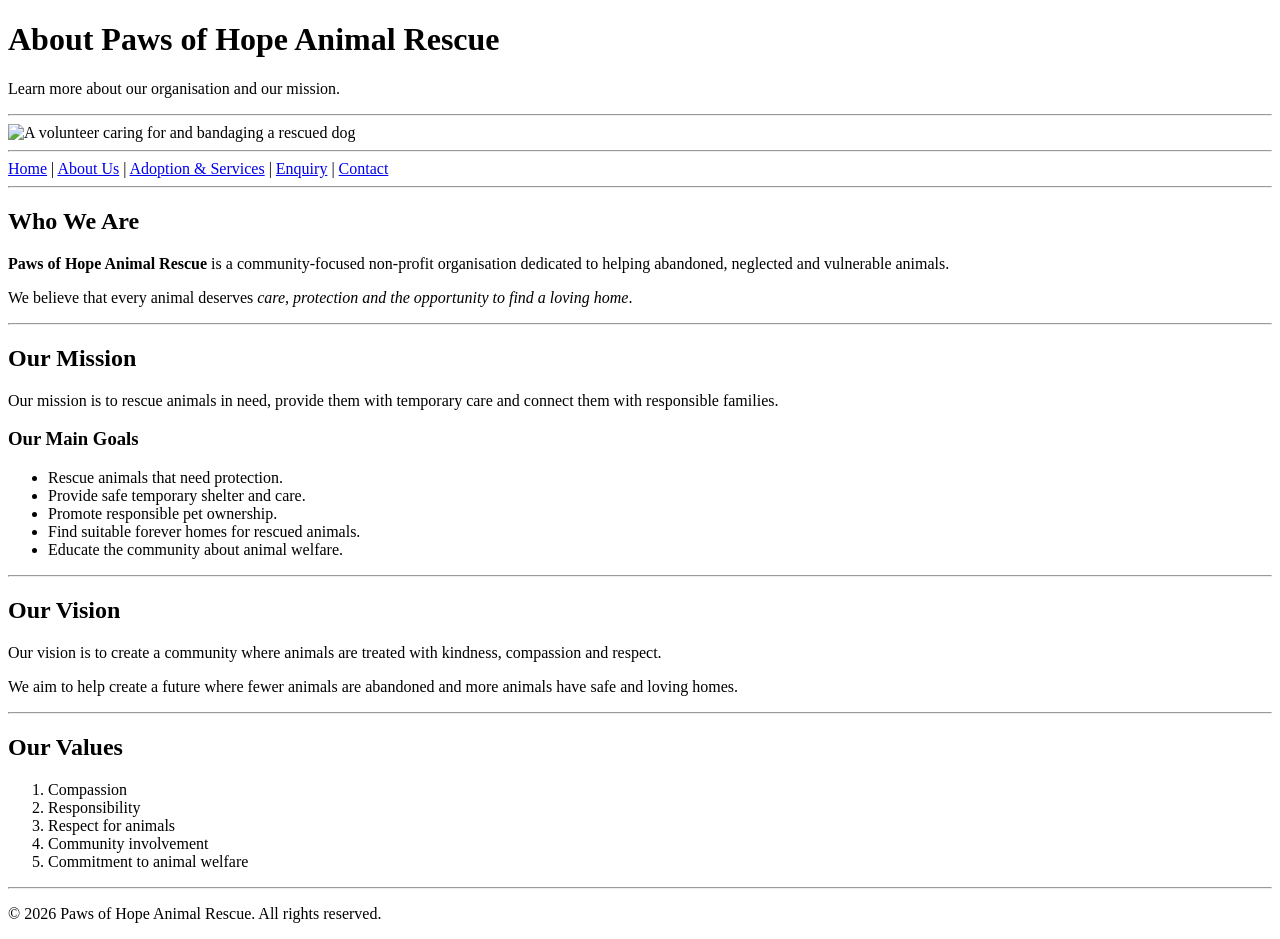
==== about.html @ 5aff5a1a "Add files via upload Part 1 complete: added HTML pages, images, CSS styling, contact form and map" ====
<!DOCTYPE html>
<html lang="en">

<head>
    <meta charset="UTF-8">
    <meta name="viewport" content="width=device-width, initial-scale=1.0">

    <link rel="stylesheet" href="css/style.css">
    
    <title>About Us | Paws of Hope Animal Rescue</title>

    <meta name="description" content="Learn about Paws of Hope Animal Rescue, our mission, vision and commitment to helping animals in need.">
</head>

<body>

    <!-- Header -->
    <header>
        <h1>About Paws of Hope Animal Rescue</h1>
        <p>Learn more about our organisation and our mission.</p>
    </header>

    <hr>

    <!-- About Image -->
    <img src="images/about us.webp" alt="A volunteer caring for and bandaging a rescued dog" width="800" height="400">

    <hr>

    <!-- Navigation -->
    <nav>
        <a href="index.html">Home</a> |
        <a href="about.html">About Us</a> |
        <a href="services.html">Adoption &amp; Services</a> |
        <a href="enquiry.html">Enquiry</a> |
        <a href="contact.html">Contact</a>
    </nav>

    <hr>

    <!-- Main Content -->
    <main>

        <section>
            <h2>Who We Are</h2>

            <p>
                <strong>Paws of Hope Animal Rescue</strong> is a community-focused
                non-profit organisation dedicated to helping abandoned, neglected
                and vulnerable animals.
            </p>

            <p>
                We believe that every animal deserves <em>care, protection and
                the opportunity to find a loving home</em>.
            </p>
        </section>

        <hr>

        <section>
            <h2>Our Mission</h2>

            <p>
                Our mission is to rescue animals in need, provide them with
                temporary care and connect them with responsible families.
            </p>

            <h3>Our Main Goals</h3>

            <ul>
                <li>Rescue animals that need protection.</li>
                <li>Provide safe temporary shelter and care.</li>
                <li>Promote responsible pet ownership.</li>
                <li>Find suitable forever homes for rescued animals.</li>
                <li>Educate the community about animal welfare.</li>
            </ul>
        </section>

        <hr>

        <section>
            <h2>Our Vision</h2>

            <p>
                Our vision is to create a community where animals are treated
                with kindness, compassion and respect.
            </p>

            <p>
                We aim to help create a future where fewer animals are abandoned
                and more animals have safe and loving homes.
            </p>
        </section>

        <hr>

        <section>
            <h2>Our Values</h2>

            <ol>
                <li>Compassion</li>
                <li>Responsibility</li>
                <li>Respect for animals</li>
                <li>Community involvement</li>
                <li>Commitment to animal welfare</li>
            </ol>
        </section>

    </main>

    <hr>

    <!-- Footer -->
    <footer>
        <p>&copy; 2026 Paws of Hope Animal Rescue. All rights reserved.</p>
    </footer>

</body>

</html>
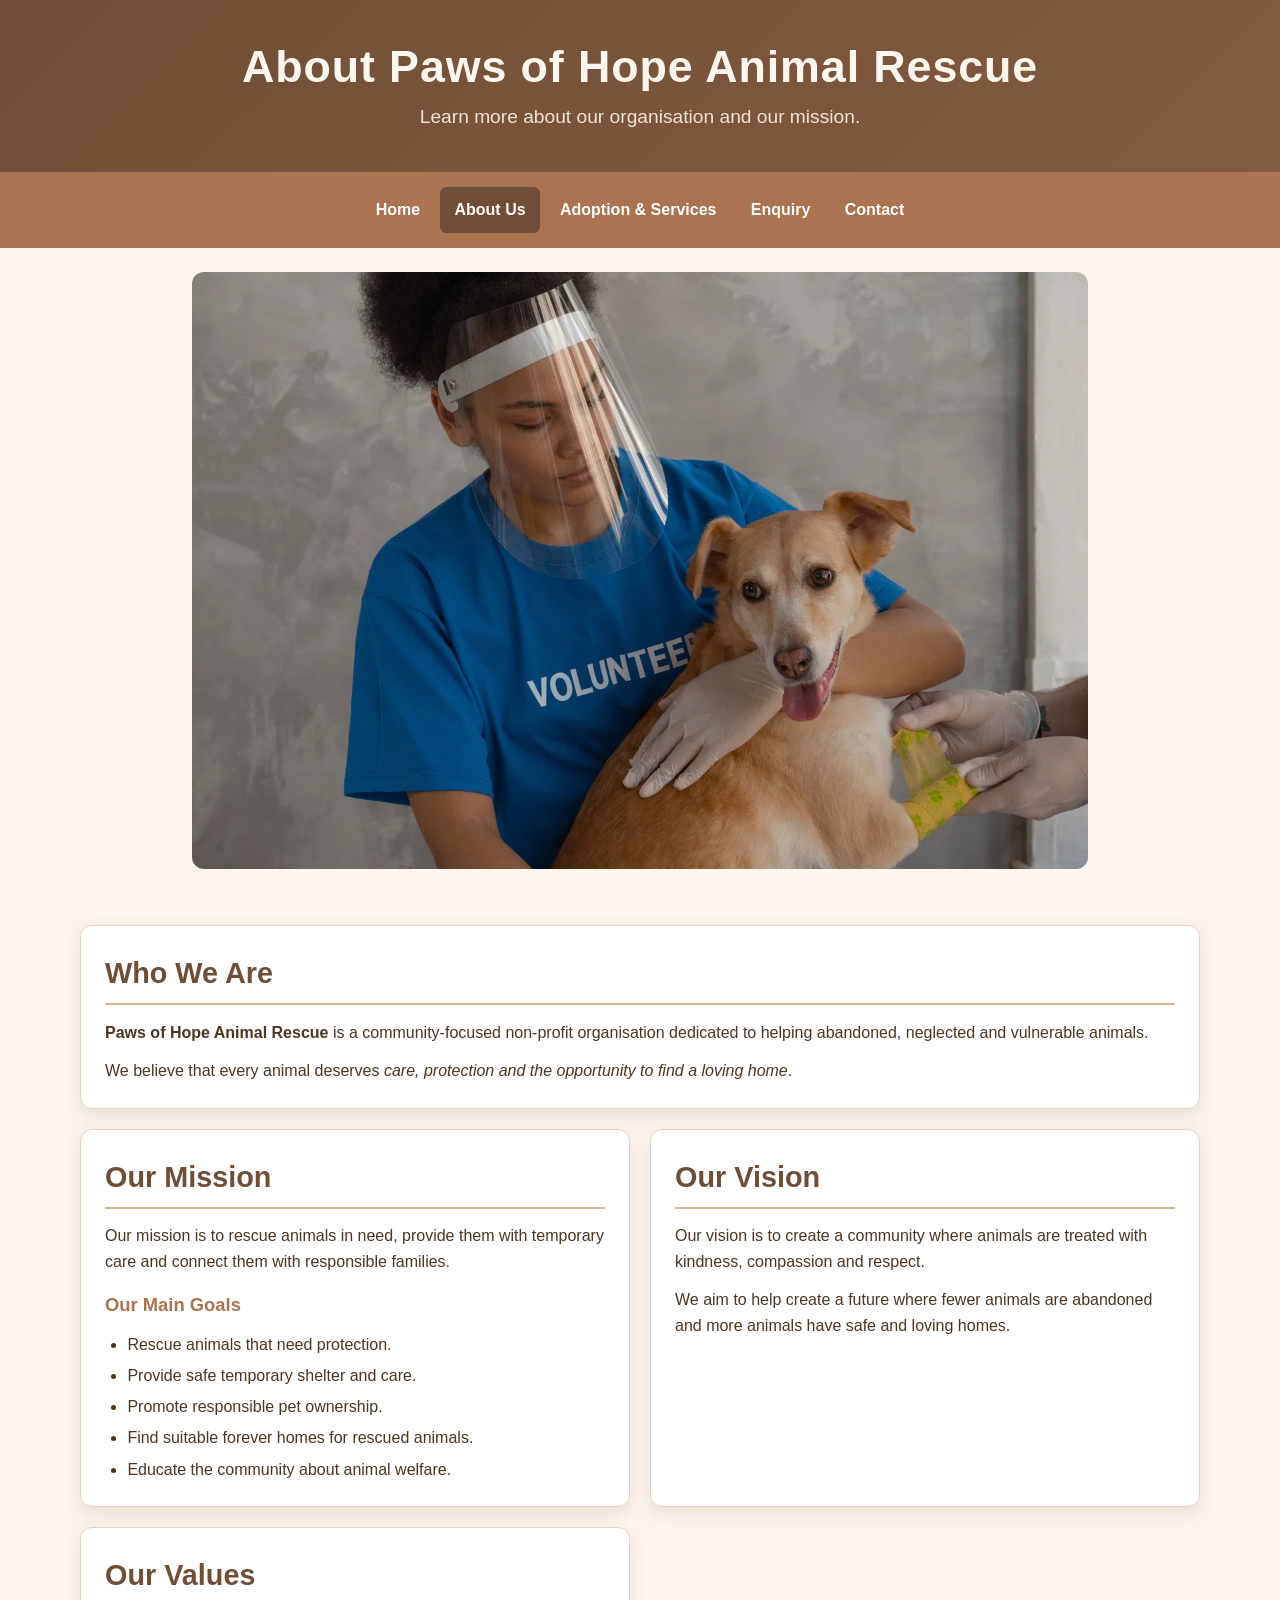
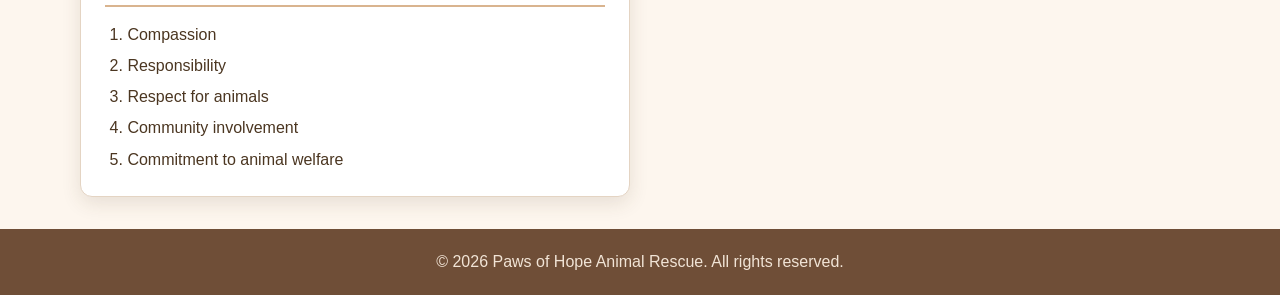
==== commit 19487b3f: "Complete Part 2 CSS responsive design updates" ====
--- a/about.html
+++ b/about.html
@@ -1,121 +1 @@
-<!DOCTYPE html>
-<html lang="en">
-
-<head>
-    <meta charset="UTF-8">
-    <meta name="viewport" content="width=device-width, initial-scale=1.0">
-
-    <link rel="stylesheet" href="css/style.css">
-    
-    <title>About Us | Paws of Hope Animal Rescue</title>
-
-    <meta name="description" content="Learn about Paws of Hope Animal Rescue, our mission, vision and commitment to helping animals in need.">
-</head>
-
-<body>
-
-    <!-- Header -->
-    <header>
-        <h1>About Paws of Hope Animal Rescue</h1>
-        <p>Learn more about our organisation and our mission.</p>
-    </header>
-
-    <hr>
-
-    <!-- About Image -->
-    <img src="images/about us.webp" alt="A volunteer caring for and bandaging a rescued dog" width="800" height="400">
-
-    <hr>
-
-    <!-- Navigation -->
-    <nav>
-        <a href="index.html">Home</a> |
-        <a href="about.html">About Us</a> |
-        <a href="services.html">Adoption &amp; Services</a> |
-        <a href="enquiry.html">Enquiry</a> |
-        <a href="contact.html">Contact</a>
-    </nav>
-
-    <hr>
-
-    <!-- Main Content -->
-    <main>
-
-        <section>
-            <h2>Who We Are</h2>
-
-            <p>
-                <strong>Paws of Hope Animal Rescue</strong> is a community-focused
-                non-profit organisation dedicated to helping abandoned, neglected
-                and vulnerable animals.
-            </p>
-
-            <p>
-                We believe that every animal deserves <em>care, protection and
-                the opportunity to find a loving home</em>.
-            </p>
-        </section>
-
-        <hr>
-
-        <section>
-            <h2>Our Mission</h2>
-
-            <p>
-                Our mission is to rescue animals in need, provide them with
-                temporary care and connect them with responsible families.
-            </p>
-
-            <h3>Our Main Goals</h3>
-
-            <ul>
-                <li>Rescue animals that need protection.</li>
-                <li>Provide safe temporary shelter and care.</li>
-                <li>Promote responsible pet ownership.</li>
-                <li>Find suitable forever homes for rescued animals.</li>
-                <li>Educate the community about animal welfare.</li>
-            </ul>
-        </section>
-
-        <hr>
-
-        <section>
-            <h2>Our Vision</h2>
-
-            <p>
-                Our vision is to create a community where animals are treated
-                with kindness, compassion and respect.
-            </p>
-
-            <p>
-                We aim to help create a future where fewer animals are abandoned
-                and more animals have safe and loving homes.
-            </p>
-        </section>
-
-        <hr>
-
-        <section>
-            <h2>Our Values</h2>
-
-            <ol>
-                <li>Compassion</li>
-                <li>Responsibility</li>
-                <li>Respect for animals</li>
-                <li>Community involvement</li>
-                <li>Commitment to animal welfare</li>
-            </ol>
-        </section>
-
-    </main>
-
-    <hr>
-
-    <!-- Footer -->
-    <footer>
-        <p>&copy; 2026 Paws of Hope Animal Rescue. All rights reserved.</p>
-    </footer>
-
-</body>
-
-</html>+<!DOCTYPE html><html lang="en"><head><meta charset="UTF-8"><meta name="viewport" content="width=device-width, initial-scale=1.0"><meta name="description" content="Learn about Paws of Hope Animal Rescue, our mission, vision and commitment to helping animals in need."><link rel="stylesheet" href="css/style.css"><title>About Us | Paws of Hope Animal Rescue</title></head><body><header><h1>About Paws of Hope Animal Rescue</h1><p>Learn more about our organisation and our mission.</p></header><nav aria-label="Main navigation"><a href="index.html">Home</a><a class="active" href="about.html">About Us</a><a href="services.html">Adoption &amp; Services</a><a href="enquiry.html">Enquiry</a><a href="contact.html">Contact</a></nav><picture><img src="images/about us.webp" alt="A volunteer caring for and bandaging a rescued dog" width="800" height="400" srcset="images/about us.webp 800w" sizes="(max-width: 40rem) 92vw, 56rem"></picture><main><section><h2>Who We Are</h2><p><strong>Paws of Hope Animal Rescue</strong> is a community-focused non-profit organisation dedicated to helping abandoned, neglected and vulnerable animals.</p><p>We believe that every animal deserves <em>care, protection and the opportunity to find a loving home</em>.</p></section><section><h2>Our Mission</h2><p>Our mission is to rescue animals in need, provide them with temporary care and connect them with responsible families.</p><h3>Our Main Goals</h3><ul><li>Rescue animals that need protection.</li><li>Provide safe temporary shelter and care.</li><li>Promote responsible pet ownership.</li><li>Find suitable forever homes for rescued animals.</li><li>Educate the community about animal welfare.</li></ul></section><section><h2>Our Vision</h2><p>Our vision is to create a community where animals are treated with kindness, compassion and respect.</p><p>We aim to help create a future where fewer animals are abandoned and more animals have safe and loving homes.</p></section><section><h2>Our Values</h2><ol><li>Compassion</li><li>Responsibility</li><li>Respect for animals</li><li>Community involvement</li><li>Commitment to animal welfare</li></ol></section></main><footer><p>&copy; 2026 Paws of Hope Animal Rescue. All rights reserved.</p></footer></body></html>
--- a/css/style.css
+++ b/css/style.css
@@ -0,0 +1 @@
+*{box-sizing:border-box;margin:0;padding:0} :root{--cream:#fdf6ee;--brown:#6f4e37;--brown-light:#a9744f;--text:#4b3621;--border:#e4d4c3;--accent:#d9b48f;--white:#fff}html{scroll-behavior:smooth}body{min-height:100vh;font-family:"Segoe UI",Arial,sans-serif;font-size:1rem;line-height:1.6;color:var(--text);background:var(--cream)}a{color:var(--brown)}a:hover{color:var(--brown-light)}a:focus-visible,button:focus-visible,input:focus-visible,select:focus-visible,textarea:focus-visible{outline:.2rem solid var(--brown-light);outline-offset:.15rem}header{padding:2.5rem 1.25rem;text-align:center;color:var(--cream);background:linear-gradient(135deg,var(--brown),#825b3f)}header h1{margin-bottom:.5rem;font-size:clamp(1.8rem,4vw,2.8rem);line-height:1.2;letter-spacing:.02em}header p{font-size:clamp(1rem,2vw,1.2rem);color:#f1e4d6}nav{display:flex;flex-wrap:wrap;justify-content:center;align-items:center;gap:.35rem;padding:.9rem 1rem;background:var(--brown-light)}nav a{display:inline-block;padding:.65rem .9rem;border-radius:.4rem;color:var(--white);text-decoration:none;font-weight:700;transition:.2s}nav a:hover,nav a:focus-visible,nav a.active{color:var(--white);background:var(--brown)}nav a:active,button:active{transform:translateY(.08rem)}picture{display:block;width:min(100% - 2rem,56rem);margin:1.5rem auto}picture img{display:block;width:100%;height:auto;border-radius:.75rem}main{display:grid;grid-template-columns:repeat(2,minmax(0,1fr));gap:1.25rem;width:min(100% - 2rem,70rem);margin:0 auto;padding:2rem 0}main section{padding:1.5rem;background:var(--white);border:1px solid var(--border);border-radius:.75rem;box-shadow:0 .4rem 1.2rem rgba(75,54,33,.12)}main section:first-child{grid-column:1/-1}section h2{margin-bottom:.9rem;padding-bottom:.45rem;color:var(--brown);font-size:clamp(1.35rem,2.5vw,1.8rem);border-bottom:.15rem solid var(--accent)}section h3{margin:1rem 0 .5rem;color:var(--brown-light);font-size:1.15rem}section p+p{margin-top:.8rem}ul,ol{margin:.75rem 0 0 1.4rem}li+li{margin-top:.35rem}form{width:min(100%,38rem)}form p{margin-bottom:1rem}label{display:inline-block;margin-bottom:.3rem;color:var(--brown);font-weight:700}input,select,textarea{display:block;width:100%;min-height:2.8rem;padding:.7rem .8rem;color:var(--text);background:var(--white);border:1px solid var(--accent);border-radius:.4rem;font:inherit}textarea{min-height:9rem;resize:vertical}button{min-height:2.8rem;padding:.7rem 1.2rem;color:var(--white);background:var(--brown);border:0;border-radius:.4rem;font:inherit;font-weight:700;cursor:pointer;transition:.2s}button:hover,button:focus-visible{background:var(--brown-light)}iframe{display:block;width:100%;min-height:22rem;margin-top:1rem;border:0;border-radius:.6rem}footer{padding:1.25rem;text-align:center;color:#f1e4d6;background:var(--brown)}@media screen and (max-width:60rem){main{grid-template-columns:1fr;width:min(100% - 2rem,52rem)}main section:first-child{grid-column:auto}}@media screen and (max-width:40rem){header{padding:2rem 1rem}nav{align-items:stretch;padding:.75rem}nav a{flex:1 1 45%;text-align:center;padding:.75rem .5rem}main{width:min(100% - 1.25rem,36rem);padding:1.25rem 0;gap:1rem}main section{padding:1.1rem}picture{width:min(100% - 1.25rem,36rem);margin:1rem auto}iframe{min-height:18rem}button{width:100%}}@media screen and (max-width:25rem){nav a{flex-basis:100%}header h1{font-size:1.65rem}}
